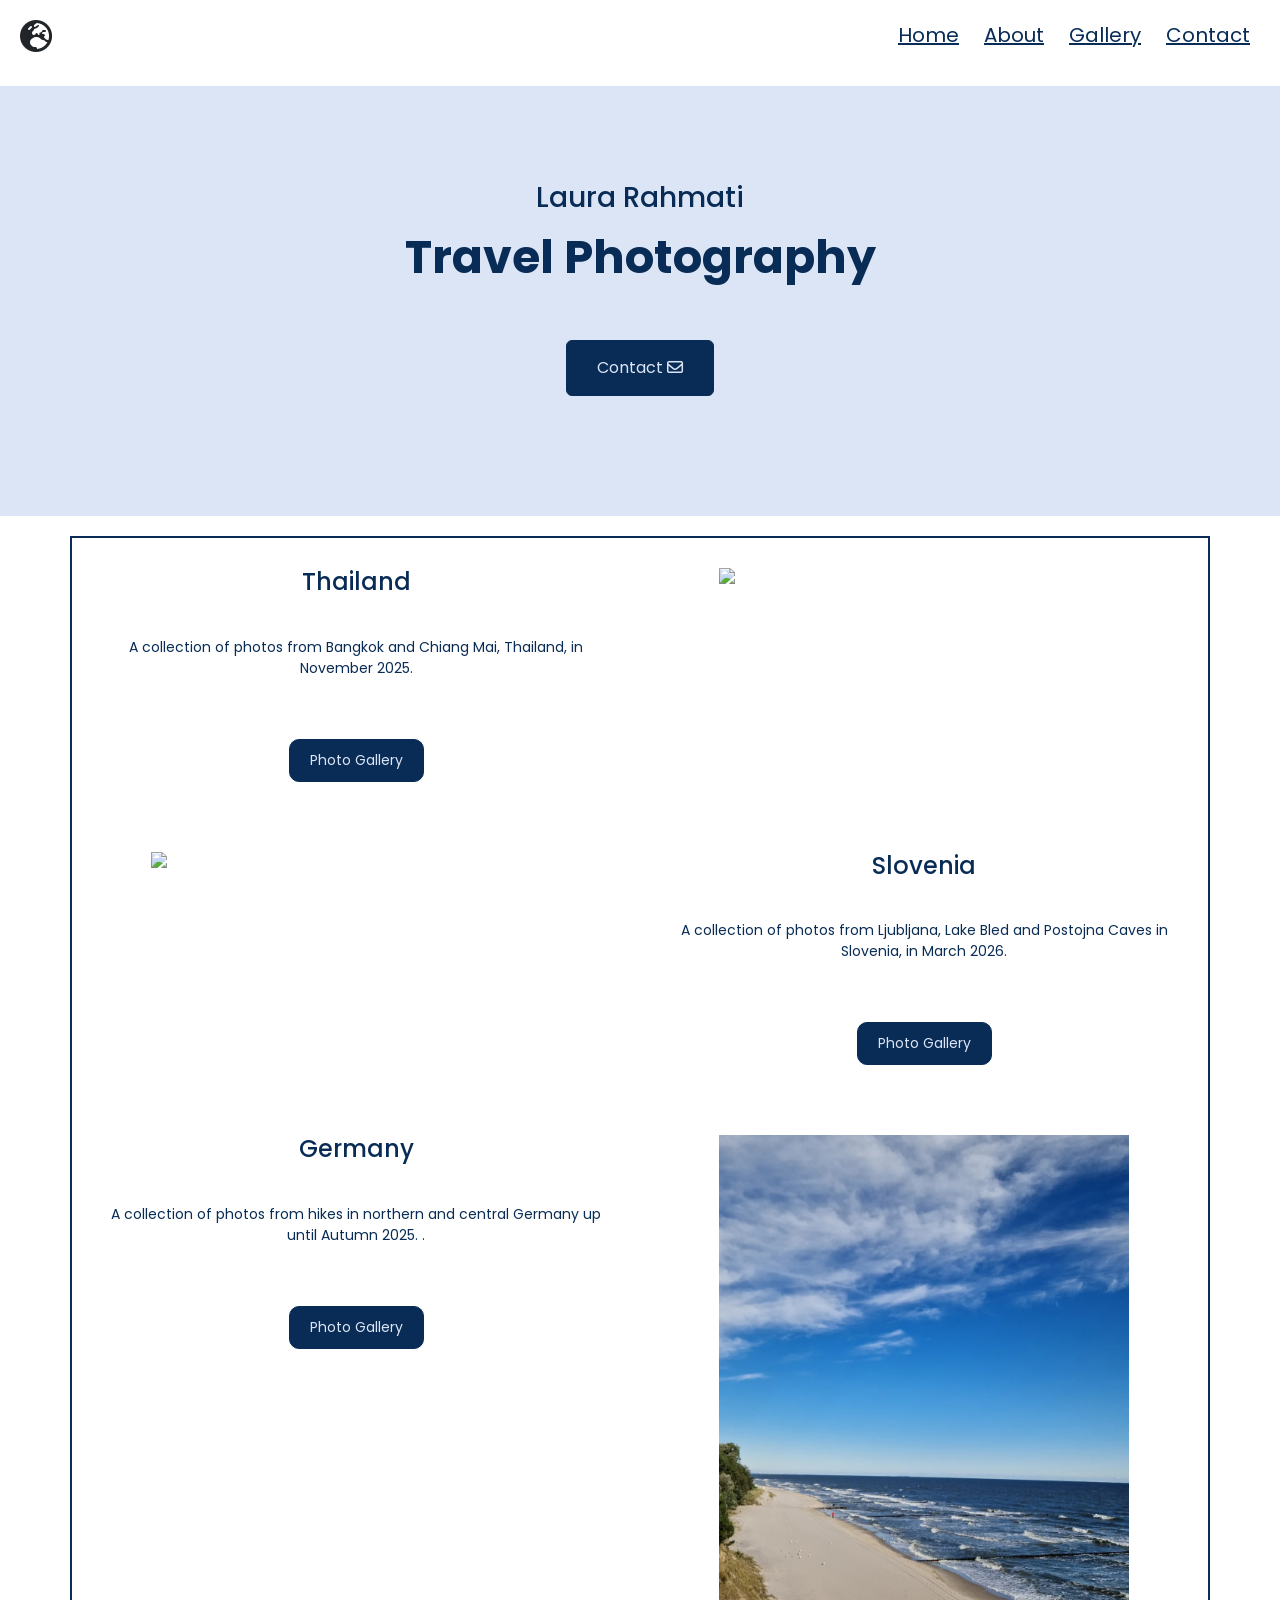
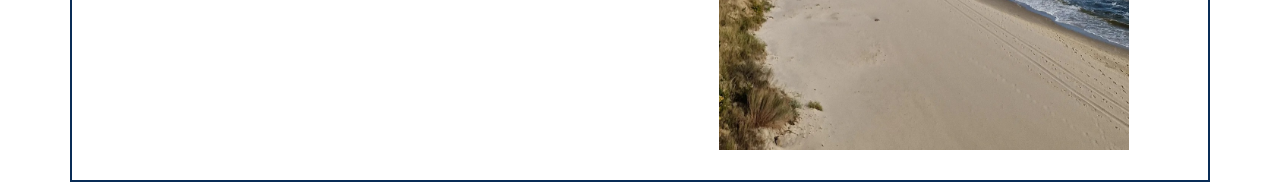
==== index.html @ b04397fb "Made navbar responsive" ====
<!doctype html>
<html lang="en">
  <head>
    <meta charset="UTF-8" />
    <meta name="viewport" content="width=device-width, initial-scale=1.0" />
    <link
      href="https://cdn.jsdelivr.net/npm/bootstrap@5.3.8/dist/css/bootstrap.min.css"
      rel="stylesheet"
      integrity="sha384-sRIl4kxILFvY47J16cr9ZwB07vP4J8+LH7qKQnuqkuIAvNWLzeN8tE5YBujZqJLB"
      crossorigin="anonymous"
    />
    <script
      src="https://cdn.jsdelivr.net/npm/bootstrap@5.3.8/dist/js/bootstrap.bundle.min.js"
      crossorigin="anonymous"
      integrity="sha384-FKyoEForCGlyvwx9Hj09JcYn3nv7wiPVlz7YYwJrWVcXK/BmnVDxM+D2scQbITxI"
    ></script>
    <link rel="preconnect" href="https://googleapis.com" />
    <link rel="preconnect" href="https://gstatic.com" crossorigin />
    <link
      href="https://fonts.googleapis.com/css2?family=Playfair+Display:wght@700&family=Poppins:wght@500;700&display=swap"
      rel="stylesheet"
    />
    <link
      rel="stylesheet"
      href="https://cdnjs.cloudflare.com/ajax/libs/font-awesome/6.7.2/css/all.min.css"
    />
    <title>Travel Photography</title>
    <link rel="stylesheet" href="/style/style.css" />
  </head>
  <body>
    <div class="navigation">
      <nav class="d-flex justify-content-between">
        <i class="d-none d-sm-block fa-solid fa-earth-europe fa-2xl mt-3"></i>
        <ul>
          <li><a href="/">Home</a></li>
          <li><a href="/about.html">About</a></li>
          <li><a href="/gallery.html">Gallery</a></li>
          <li><a href="/contact.html">Contact</a></li>
        </ul>
      </nav>
    </div>
    <div class="introduction">
      <h2>Laura Rahmati</h2>
      <h1>Travel Photography</h1>
      <div class="button">
        <a href="#" class="btn btn-standard"
          >Contact <i class="fa-regular fa-envelope"></i>
        </a>
      </div>
    </div>
    <div class="container">
      <div class="row">
        <div class="col">
          <h3>Thailand</h3>
          <p class="home-description">
            A collection of photos from Bangkok and Chiang Mai, Thailand, in
            November 2025.
          </p>
          <div class="button">
            <a href="#" class="btn btn-gallery">Photo Gallery</a>
          </div>
        </div>
        <div class="col d-none d-sm-block">
          <img src="/images/Thailand1.png" class="img-fluid home-image" />
        </div>
      </div>
      <div class="row">
        <div class="col d-none d-sm-block">
          <img src="/images/Slovenia1.png" class="img-fluid home-image" />
        </div>
        <div class="col">
          <h3>Slovenia</h3>
          <p class="home-description">
            A collection of photos from Ljubljana, Lake Bled and Postojna Caves
            in Slovenia, in March 2026.
          </p>
          <div class="button">
            <a href="#" class="btn btn-gallery">Photo Gallery</a>
          </div>
        </div>
      </div>
      <div class="row">
        <div class="col">
          <h3>Germany</h3>
          <p class="home-description">
            A collection of photos from hikes in northern and central Germany up
            until Autumn 2025. .
          </p>
          <div class="button">
            <a href="#" class="btn btn-gallery">Photo Gallery</a>
          </div>
        </div>
        <div class="col d-none d-sm-block">
          <img src="/images/Germany1.png" class="img-fluid home-image" />
        </div>
      </div>
    </div>
  </body>
</html>
---- style/style.css ----
:root {
  --primary-color: #092c56;
  --secondary-color: #dce5f5;
}

nav li {
  display: inline;
  text-decoration: underline;
  padding: 10px;
}

nav a {
  color: var(--primary-color);
}

nav a:hover {
  color: var(--secondary-color);
  transition: all 100ms ease-in-out;
}

h1,
h2 {
  color: var(--primary-color);
  font-family: "Poppins", sans-serif;
  text-align: center;
  margin: 15px;
}

h1 {
  font-weight: bold;
  font-size: 46px;
}

h2 {
  font-size: 34px;
}

h3 {
  color: var(--primary-color);
  font-family: "Poppins", sans-serif;
  text-align: center;
  font-size: 24px;
  padding: 20px;
  margin: 10px;
}

p {
  color: var(--primary-color);
  font-family: "Poppins", sans-serif;
  text-align: center;
  font-size: 16px;
}

ul {
  color: var(--primary-color);
  font-family: "Poppins", sans-serif;
  font-size: 20px;
}

.navigation {
  margin: 10px;
  padding: 10px;
}

.button {
  display: block;
  text-align: center;
  padding: 40px;
}

.btn-standard {
  font-family: "Poppins", sans-serif;
  font-size: 16px;
  color: var(--secondary-color);
  background-color: var(--primary-color);
  border: 1px solid var(--primary-color);
  border-radius: 6px;
  padding: 15px 30px;
  line-height: 1.5;
  pointer-events: none;
}

.introduction {
  background-color: var(--secondary-color);
  padding: 80px 20px;
  margin-bottom: 20px;
}

.container {
  border: 2px solid var(--primary-color);
}

.home-description {
  font-family: "Poppins", sans-serif;
  font-size: 14px;
  text-align: center;
  margin: 20px;
  color: var(--primary-color);
}

.btn-gallery {
  font-family: "Poppins", sans-serif;
  font-size: 14px;
  color: var(--secondary-color);
  background-color: var(--primary-color);
  border: 1px solid var(--primary-color);
  border-radius: 10px;
  padding: 10px 20px;
  line-height: 1.5;
  pointer-events: none;
}

.home-image {
  display: block;
  margin: 20px auto;
  padding: 10px;
  width: 230px;
}

.introduction h2 {
  font-size: 28px;
  padding: 0;
}

.about-image {
  display: block;
  margin: 20px auto;
  padding: 10px;
}

.gallery-image {
  display: block;
  margin: 0 auto;
  padding-bottom: 20px;
  aspect-ratio: 1/1.2;
}

.contact-content {
  display: block;
  text-align: center;
  max-width: 80%;
}

.contact-method {
  margin: 20px;
  padding: 10px;
}

@media (min-width: 600px) {
  .home-image {
    width: 330px;
  }
}

@media (min-width: 800px) {
  .home-image {
    width: 430px;
  }
}
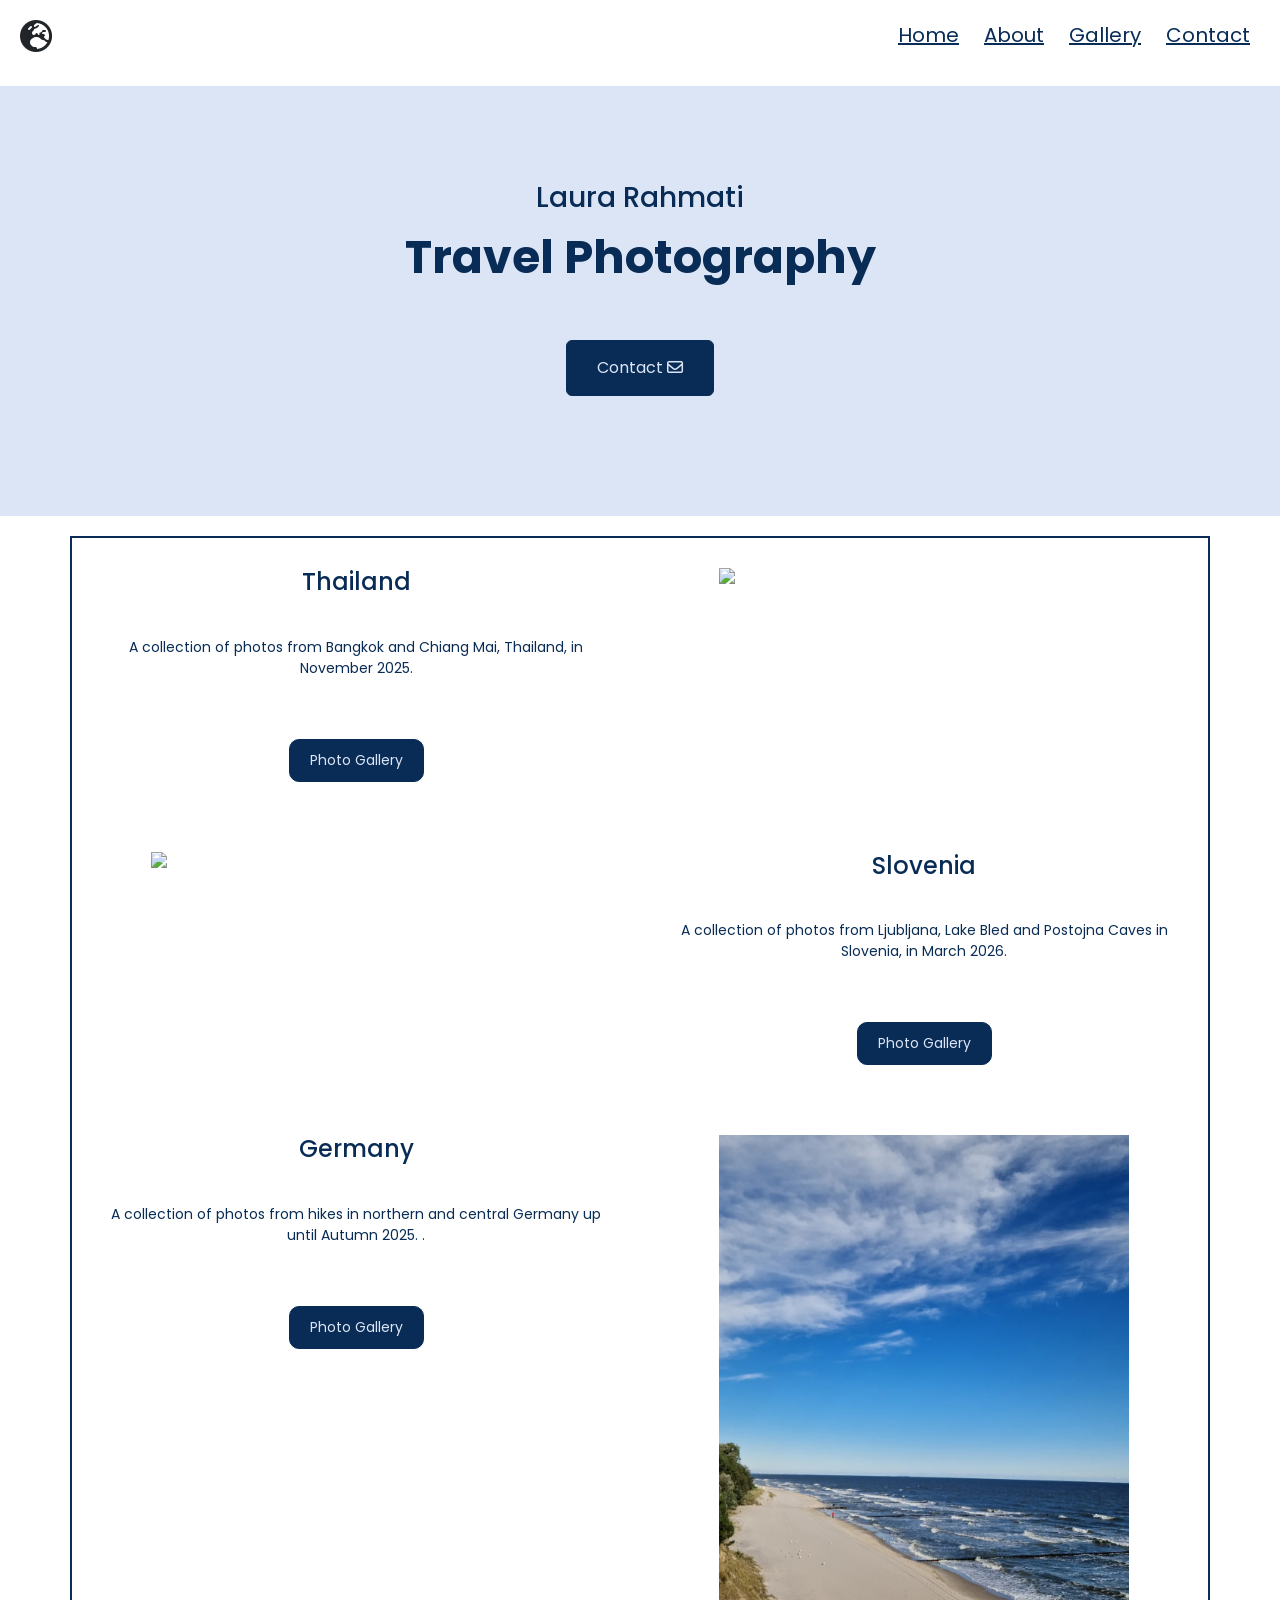
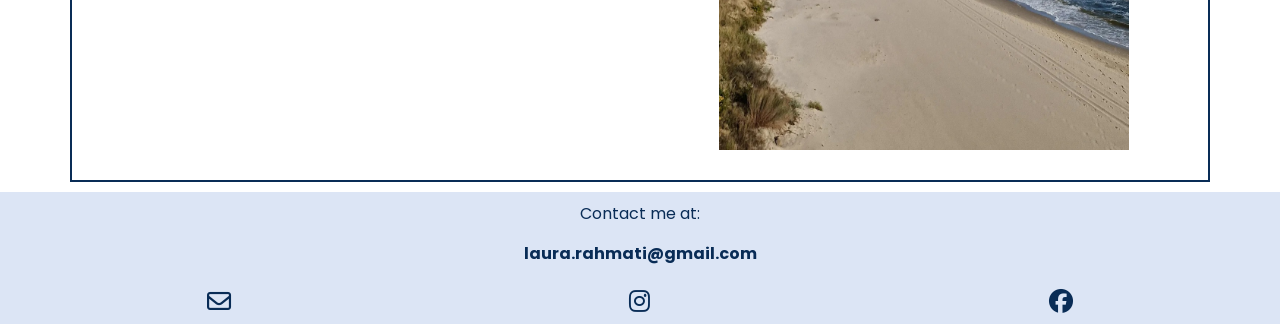
==== commit 0cfd9cdc: "Added styling to footer and footer links and icons" ====
--- a/index.html
+++ b/index.html
@@ -95,5 +95,35 @@
         </div>
       </div>
     </div>
+    <footer>
+      <div class="navigation">
+        <div class="row">
+          <div class="col-12">
+            <p>Contact me at:</p>
+            <a href="mailto:laura.rahmati@gmail.com" class="email-link"
+              ><strong>laura.rahmati@gmail.com</strong></a
+            >
+          </div>
+        </div>
+        <br />
+        <div class="row">
+          <div class="col-4">
+            <a href="mailto:laura.rahmati@gmail.com" class="social-links">
+              <i class="fa-regular fa-envelope fa-xl"></i>
+            </a>
+          </div>
+          <div class="col-4">
+            <a href="#" class="social-links"
+              ><i class="fa-brands fa-instagram fa-xl"></i
+            ></a>
+          </div>
+          <div class="col-4">
+            <a href="#" class="social-links"
+              ><i class="fa-brands fa-facebook fa-xl"></i
+            ></a>
+          </div>
+        </div>
+      </div>
+    </footer>
   </body>
 </html>
--- a/style/style.css
+++ b/style/style.css
@@ -55,6 +55,11 @@
   color: var(--primary-color);
   font-family: "Poppins", sans-serif;
   font-size: 20px;
+}
+
+footer {
+  text-align: center;
+  background-color: var(--secondary-color);
 }
 
 .navigation {
@@ -146,6 +151,24 @@
   padding: 10px;
 }
 
+.email-link {
+  text-decoration: none;
+  font-family: "Poppins", sans-serif;
+  color: var(--primary-color);
+}
+
+.email-link:hover {
+  color: white;
+}
+
+.social-links {
+  color: var(--primary-color);
+}
+
+.social-links:hover {
+  color: white;
+}
+
 @media (min-width: 600px) {
   .home-image {
     width: 330px;
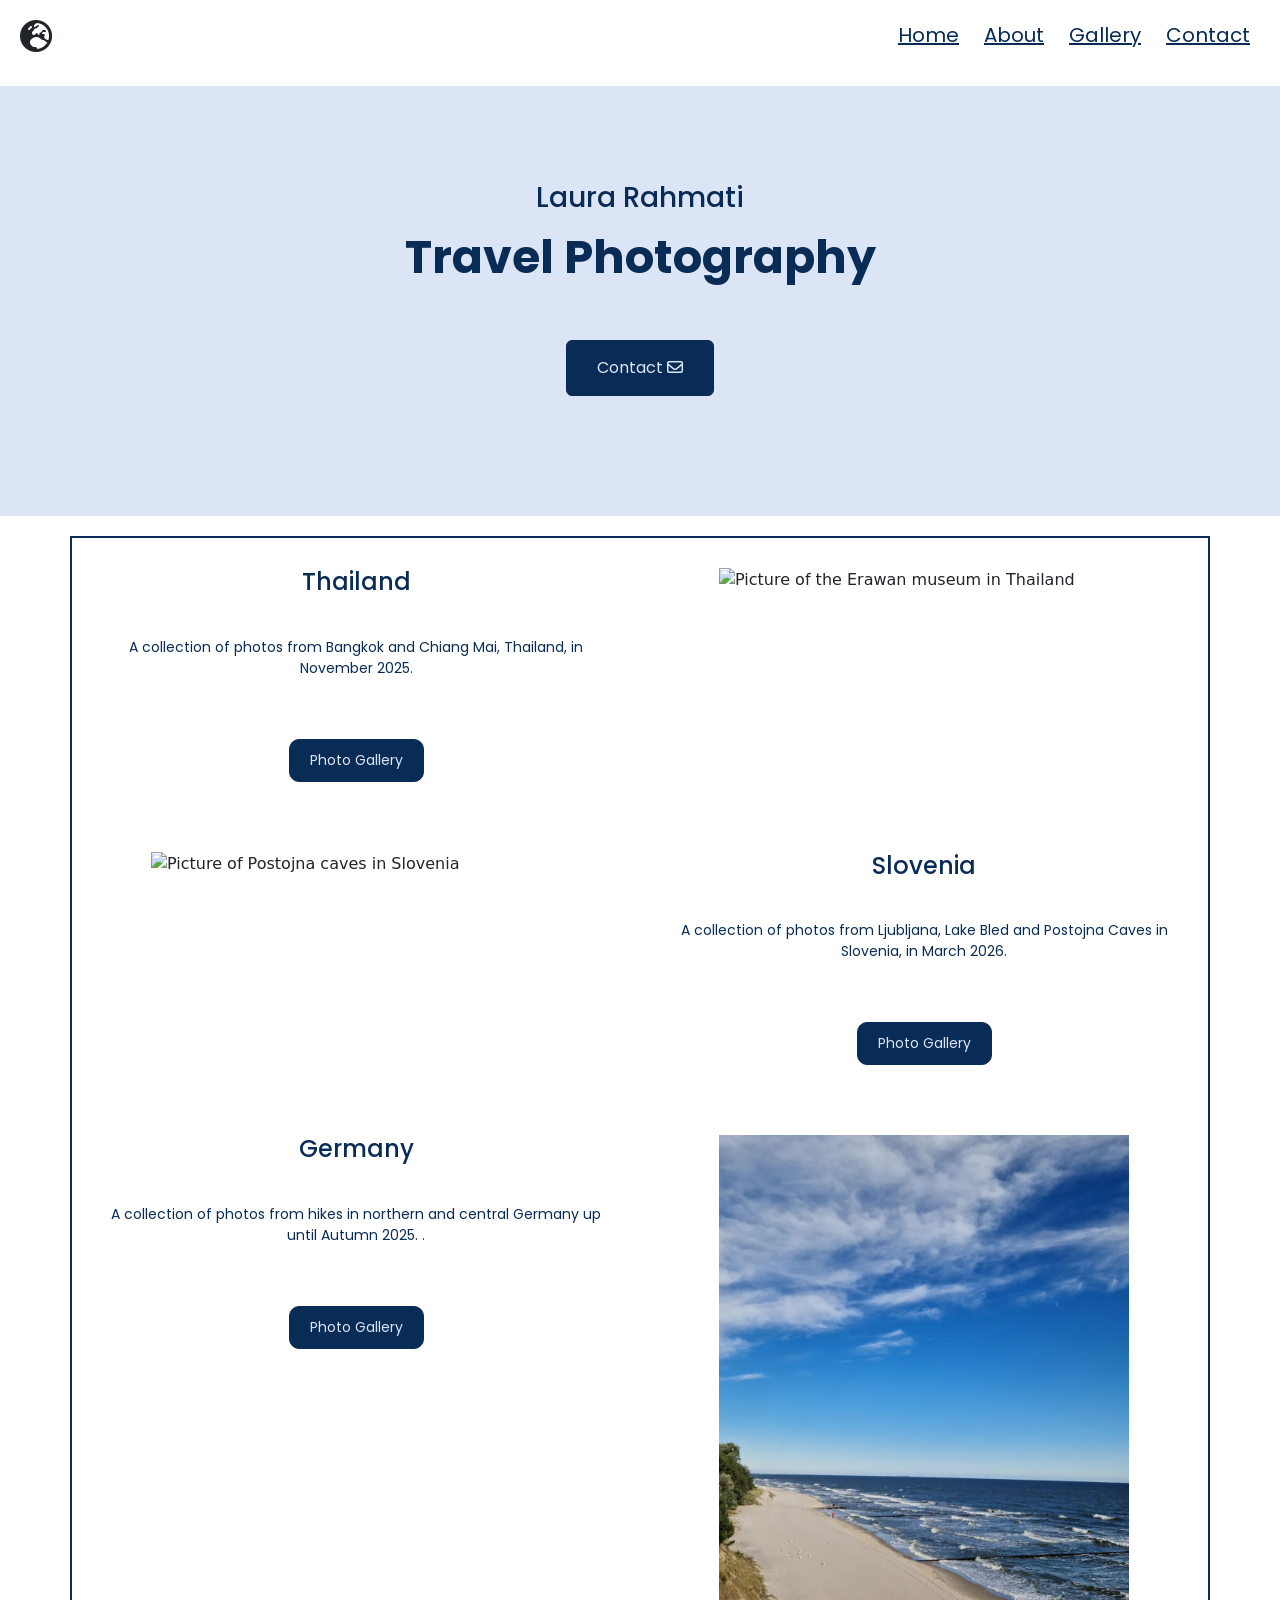
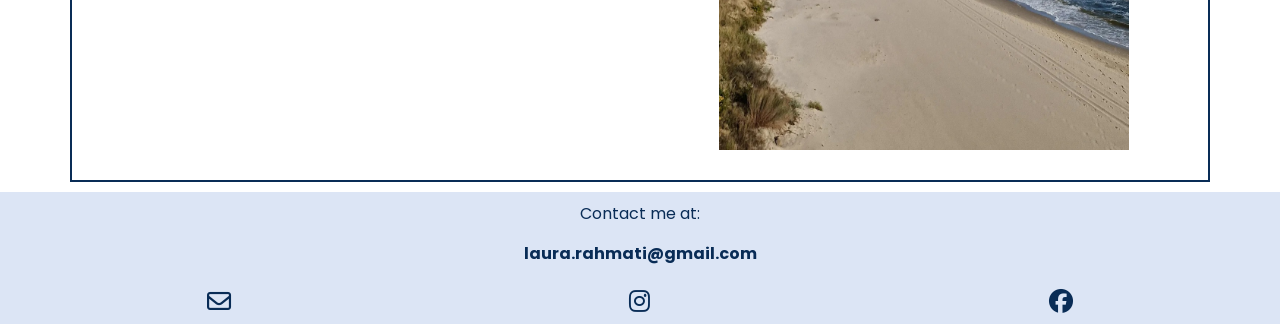
==== commit 141e0613: "Added alt to images to make SEO friendly" ====
--- a/index.html
+++ b/index.html
@@ -24,7 +24,11 @@
       rel="stylesheet"
       href="https://cdnjs.cloudflare.com/ajax/libs/font-awesome/6.7.2/css/all.min.css"
     />
-    <title>Travel Photography</title>
+    <meta
+      name="description"
+      content="Travel photography by Laura Rahmati from her recent trips to Thailand, Slovenia and Germany"
+    />
+    <title>Travel Photography by Laura Rahmati</title>
     <link rel="stylesheet" href="/style/style.css" />
   </head>
   <body>
@@ -32,10 +36,10 @@
       <nav class="d-flex justify-content-between">
         <i class="d-none d-sm-block fa-solid fa-earth-europe fa-2xl mt-3"></i>
         <ul>
-          <li><a href="/">Home</a></li>
-          <li><a href="/about.html">About</a></li>
-          <li><a href="/gallery.html">Gallery</a></li>
-          <li><a href="/contact.html">Contact</a></li>
+          <li><a href="/" title="Homepage link">Home</a></li>
+          <li><a href="/about.html" title="About page link">About</a></li>
+          <li><a href="/gallery.html" title="Gallery page link">Gallery</a></li>
+          <li><a href="/contact.html" title="Contact page link">Contact</a></li>
         </ul>
       </nav>
     </div>
@@ -43,8 +47,12 @@
       <h2>Laura Rahmati</h2>
       <h1>Travel Photography</h1>
       <div class="button">
-        <a href="#" class="btn btn-standard"
-          >Contact <i class="fa-regular fa-envelope"></i>
+        <a
+          href="/contact.html"
+          class="btn btn-standard"
+          title="Link to contact page"
+          >Contact
+          <i class="fa-regular fa-envelope"></i>
         </a>
       </div>
     </div>
@@ -57,16 +65,29 @@
             November 2025.
           </p>
           <div class="button">
-            <a href="#" class="btn btn-gallery">Photo Gallery</a>
+            <a
+              href="/gallery.html"
+              class="btn btn-gallery"
+              title="Link to gallery photos"
+              >Photo Gallery</a
+            >
           </div>
         </div>
         <div class="col d-none d-sm-block">
-          <img src="/images/Thailand1.png" class="img-fluid home-image" />
+          <img
+            src="/images/Thailand1.png"
+            class="img-fluid home-image"
+            alt="Picture of the Erawan museum in Thailand"
+          />
         </div>
       </div>
       <div class="row">
         <div class="col d-none d-sm-block">
-          <img src="/images/Slovenia1.png" class="img-fluid home-image" />
+          <img
+            src="/images/Slovenia1.png"
+            class="img-fluid home-image"
+            alt="Picture of Postojna caves in Slovenia"
+          />
         </div>
         <div class="col">
           <h3>Slovenia</h3>
@@ -75,7 +96,12 @@
             in Slovenia, in March 2026.
           </p>
           <div class="button">
-            <a href="#" class="btn btn-gallery">Photo Gallery</a>
+            <a
+              href="/gallery.html"
+              class="btn btn-gallery"
+              title="Link to gallery photos"
+              >Photo Gallery</a
+            >
           </div>
         </div>
       </div>
@@ -87,11 +113,20 @@
             until Autumn 2025. .
           </p>
           <div class="button">
-            <a href="#" class="btn btn-gallery">Photo Gallery</a>
+            <a
+              href="/gallery.html"
+              class="btn btn-gallery"
+              title="Link to gallery photos"
+              >Photo Gallery</a
+            >
           </div>
         </div>
         <div class="col d-none d-sm-block">
-          <img src="/images/Germany1.png" class="img-fluid home-image" />
+          <img
+            src="/images/Germany1.png"
+            class="img-fluid home-image"
+            alt="Picture of a beach on Usedom in Germany"
+          />
         </div>
       </div>
     </div>
@@ -100,7 +135,10 @@
         <div class="row">
           <div class="col-12">
             <p>Contact me at:</p>
-            <a href="mailto:laura.rahmati@gmail.com" class="email-link"
+            <a
+              href="mailto:laura.rahmati@gmail.com"
+              class="email-link"
+              title="Link to contact per email"
               ><strong>laura.rahmati@gmail.com</strong></a
             >
           </div>
@@ -108,17 +146,29 @@
         <br />
         <div class="row">
           <div class="col-4">
-            <a href="mailto:laura.rahmati@gmail.com" class="social-links">
+            <a
+              href="mailto:laura.rahmati@gmail.com"
+              class="social-links"
+              title="Link to contact per email"
+            >
               <i class="fa-regular fa-envelope fa-xl"></i>
             </a>
           </div>
           <div class="col-4">
-            <a href="#" class="social-links"
+            <a
+              href="https://www.instagram.com"
+              target="_blank"
+              class="social-links"
+              title="Link to instagram"
               ><i class="fa-brands fa-instagram fa-xl"></i
             ></a>
           </div>
           <div class="col-4">
-            <a href="#" class="social-links"
+            <a
+              href="https://www.facebook.com"
+              target="_blank"
+              class="social-links"
+              title="Link to facebook"
               ><i class="fa-brands fa-facebook fa-xl"></i
             ></a>
           </div>
--- a/style/style.css
+++ b/style/style.css
@@ -73,7 +73,9 @@
   padding: 40px;
 }
 
-.btn-standard {
+.btn-standard,
+.btn-standard:hover,
+.btn-standard:active {
   font-family: "Poppins", sans-serif;
   font-size: 16px;
   color: var(--secondary-color);
@@ -82,7 +84,6 @@
   border-radius: 6px;
   padding: 15px 30px;
   line-height: 1.5;
-  pointer-events: none;
 }
 
 .introduction {
@@ -103,7 +104,9 @@
   color: var(--primary-color);
 }
 
-.btn-gallery {
+.btn-gallery,
+.btn-gallery:hover,
+.btn-gallery:active {
   font-family: "Poppins", sans-serif;
   font-size: 14px;
   color: var(--secondary-color);
@@ -112,7 +115,6 @@
   border-radius: 10px;
   padding: 10px 20px;
   line-height: 1.5;
-  pointer-events: none;
 }
 
 .home-image {
@@ -155,6 +157,7 @@
   text-decoration: none;
   font-family: "Poppins", sans-serif;
   color: var(--primary-color);
+  transition: all 100ms ease-in-out;
 }
 
 .email-link:hover {
@@ -163,6 +166,7 @@
 
 .social-links {
   color: var(--primary-color);
+  transition: all 100ms ease-in-out;
 }
 
 .social-links:hover {
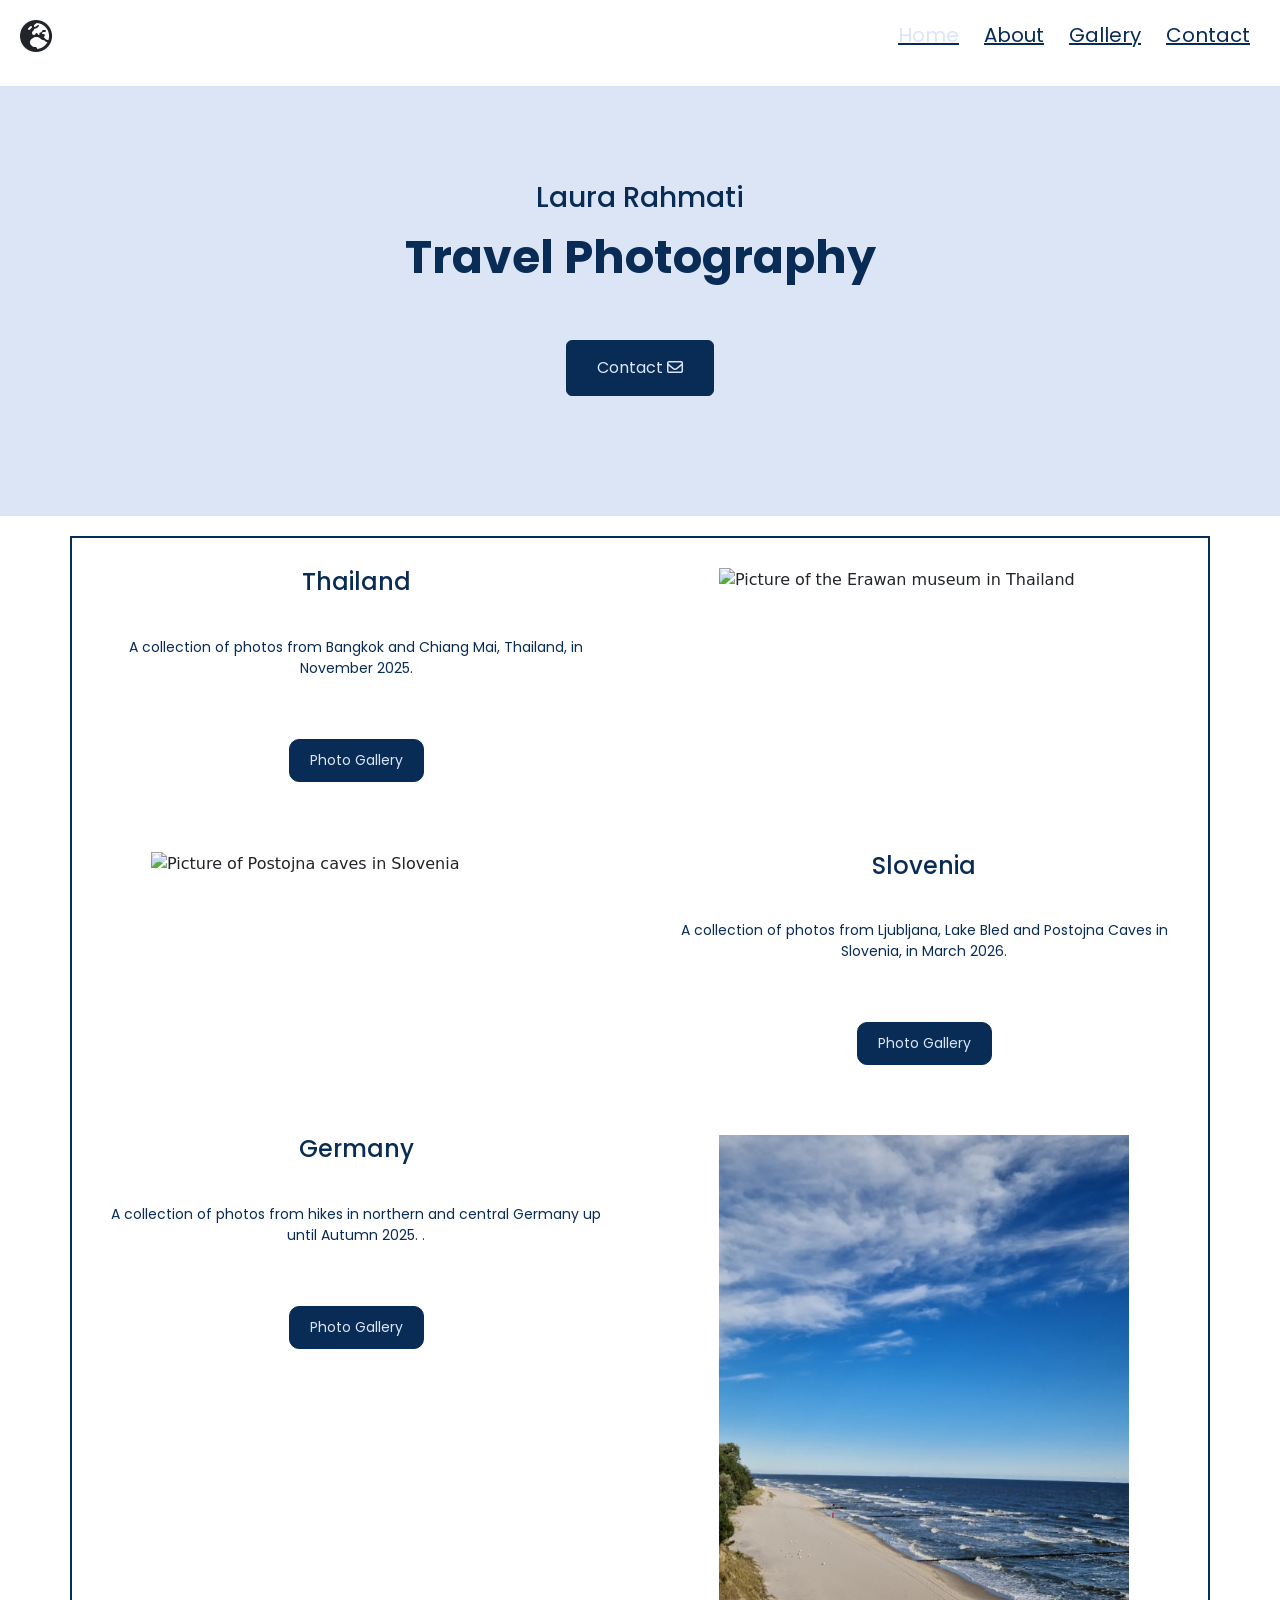
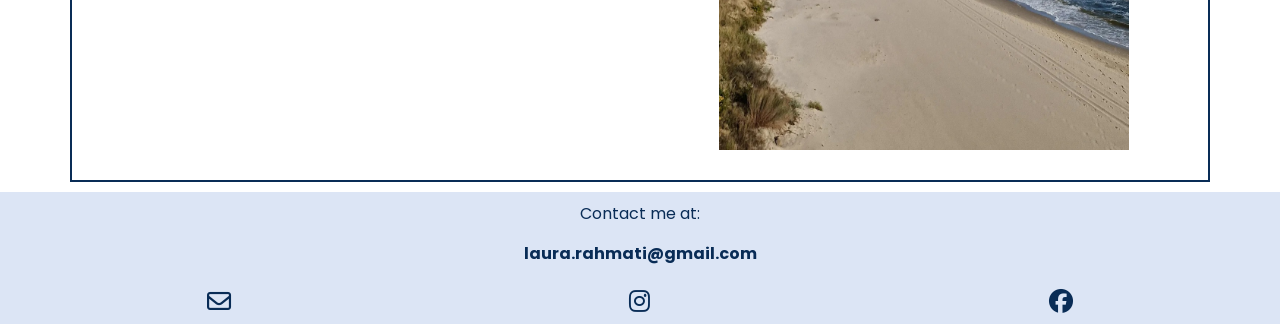
==== commit feb4aaa9: "Added active styling for navbar" ====
--- a/index.html
+++ b/index.html
@@ -36,7 +36,7 @@
       <nav class="d-flex justify-content-between">
         <i class="d-none d-sm-block fa-solid fa-earth-europe fa-2xl mt-3"></i>
         <ul>
-          <li><a href="/" title="Homepage link">Home</a></li>
+          <li><a href="/" class="active" title="Homepage link">Home</a></li>
           <li><a href="/about.html" title="About page link">About</a></li>
           <li><a href="/gallery.html" title="Gallery page link">Gallery</a></li>
           <li><a href="/contact.html" title="Contact page link">Contact</a></li>
--- a/style/style.css
+++ b/style/style.css
@@ -60,6 +60,11 @@
 footer {
   text-align: center;
   background-color: var(--secondary-color);
+}
+
+.active {
+  color: var(--secondary-color);
+  text-decoration: none;
 }
 
 .navigation {
@@ -148,6 +153,14 @@
   max-width: 80%;
 }
 
+.contact-link,
+.contact-link:hover,
+.contact-link:active {
+  text-decoration: none;
+  font-family: "Poppins", sans-serif;
+  color: var(--primary-color);
+}
+
 .contact-method {
   margin: 20px;
   padding: 10px;
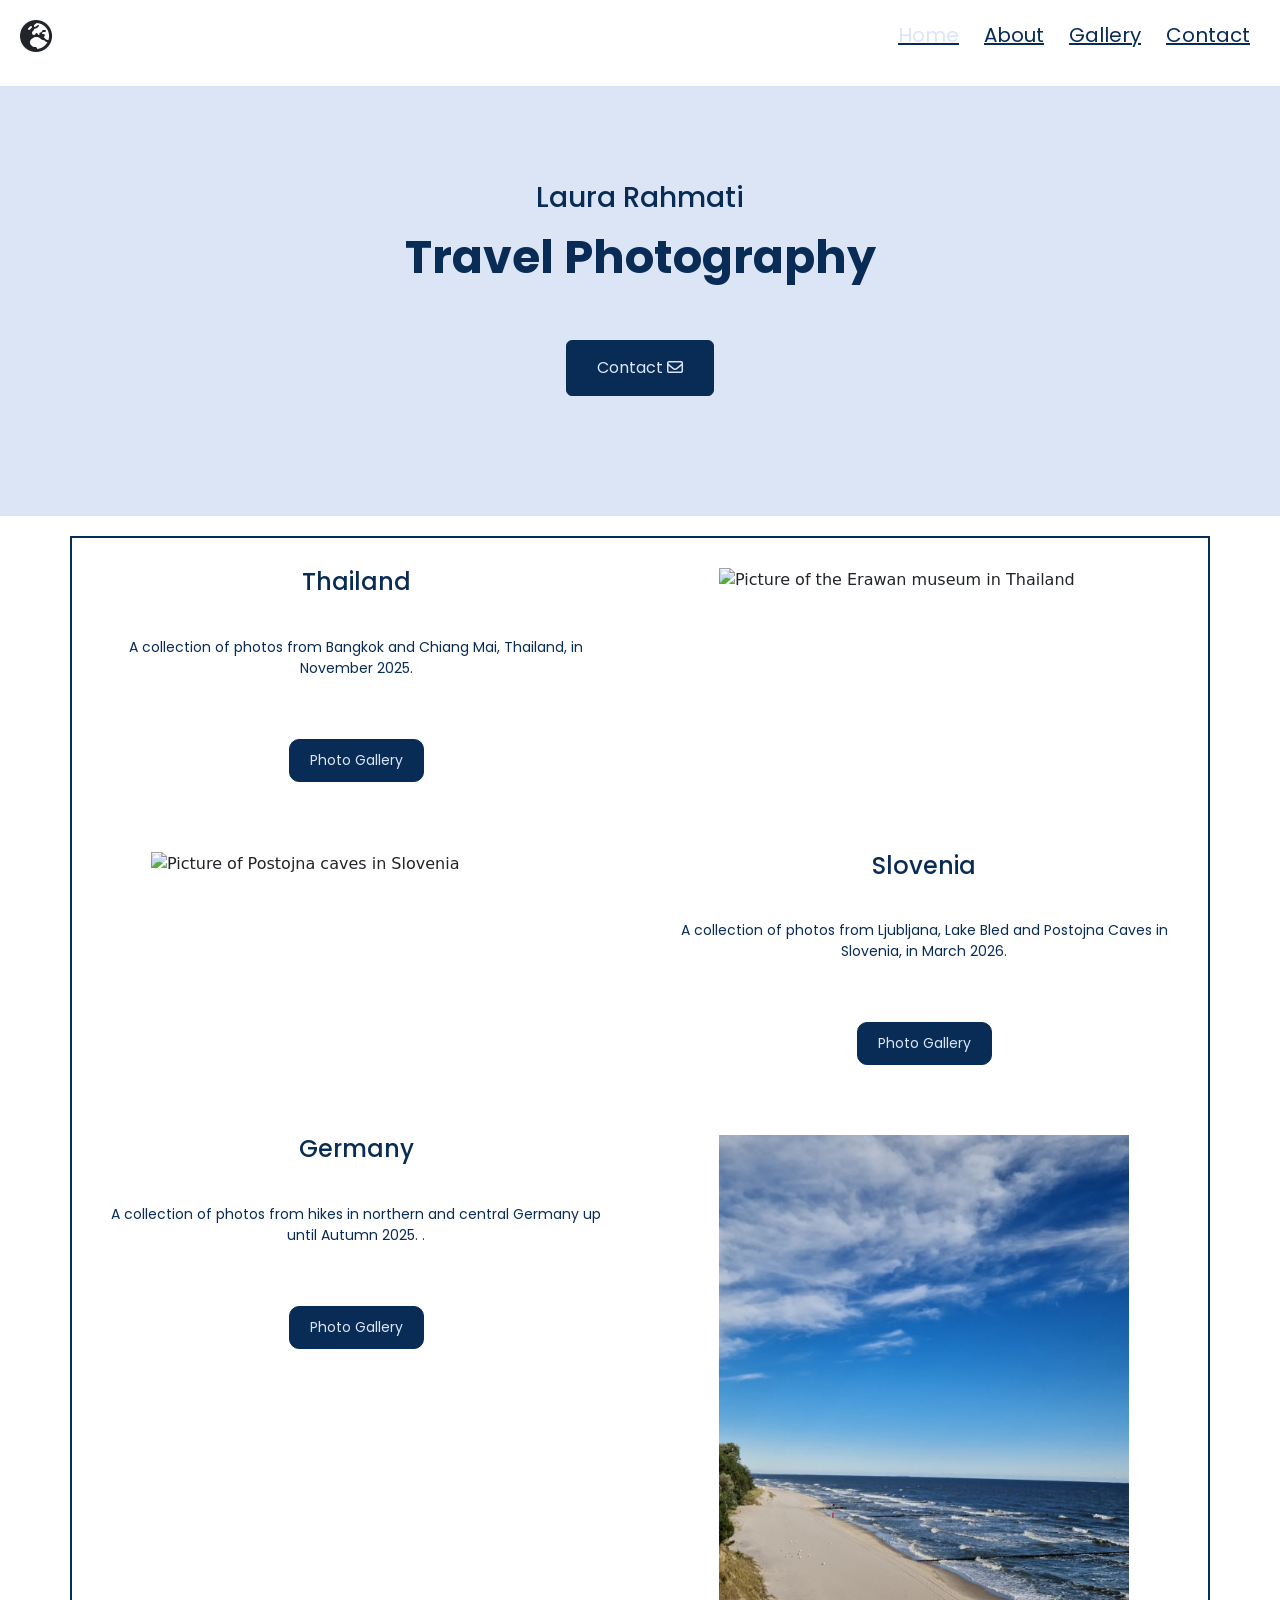
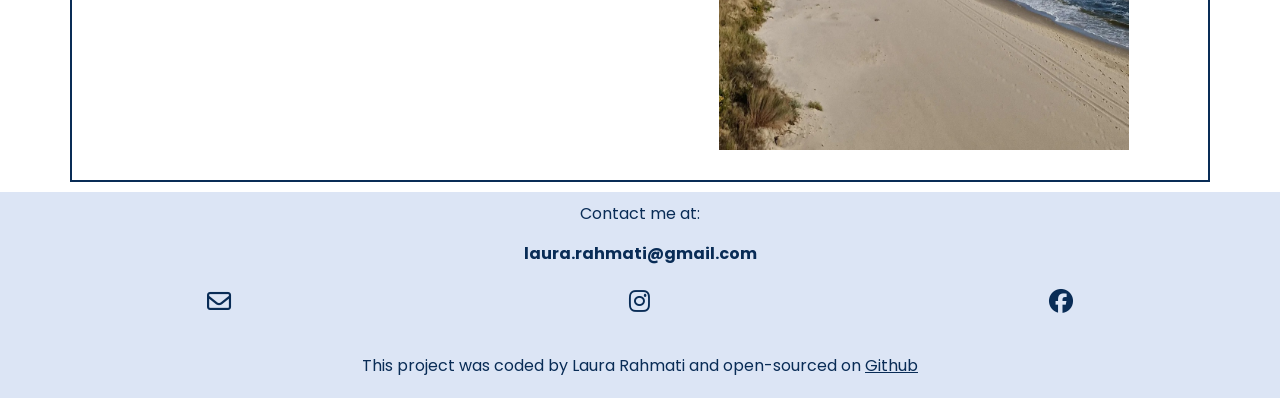
==== commit a3f69ae7: "Adjusted navbar responsiveness" ====
--- a/index.html
+++ b/index.html
@@ -174,6 +174,16 @@
           </div>
         </div>
       </div>
+      <p class="github-footer">
+        This project was coded by Laura Rahmati and open-sourced on
+        <a
+          href="https://github.com/Laux0/responsive-project-travel"
+          class="github-link"
+          target="_blank"
+          title="Link to Github account"
+          >Github</a
+        >
+      </p>
     </footer>
   </body>
 </html>
--- a/style/style.css
+++ b/style/style.css
@@ -186,6 +186,14 @@
   color: white;
 }
 
+.github-footer {
+  padding: 20px;
+}
+
+.github-link {
+  color: var(--primary-color);
+}
+
 @media (min-width: 600px) {
   .home-image {
     width: 330px;
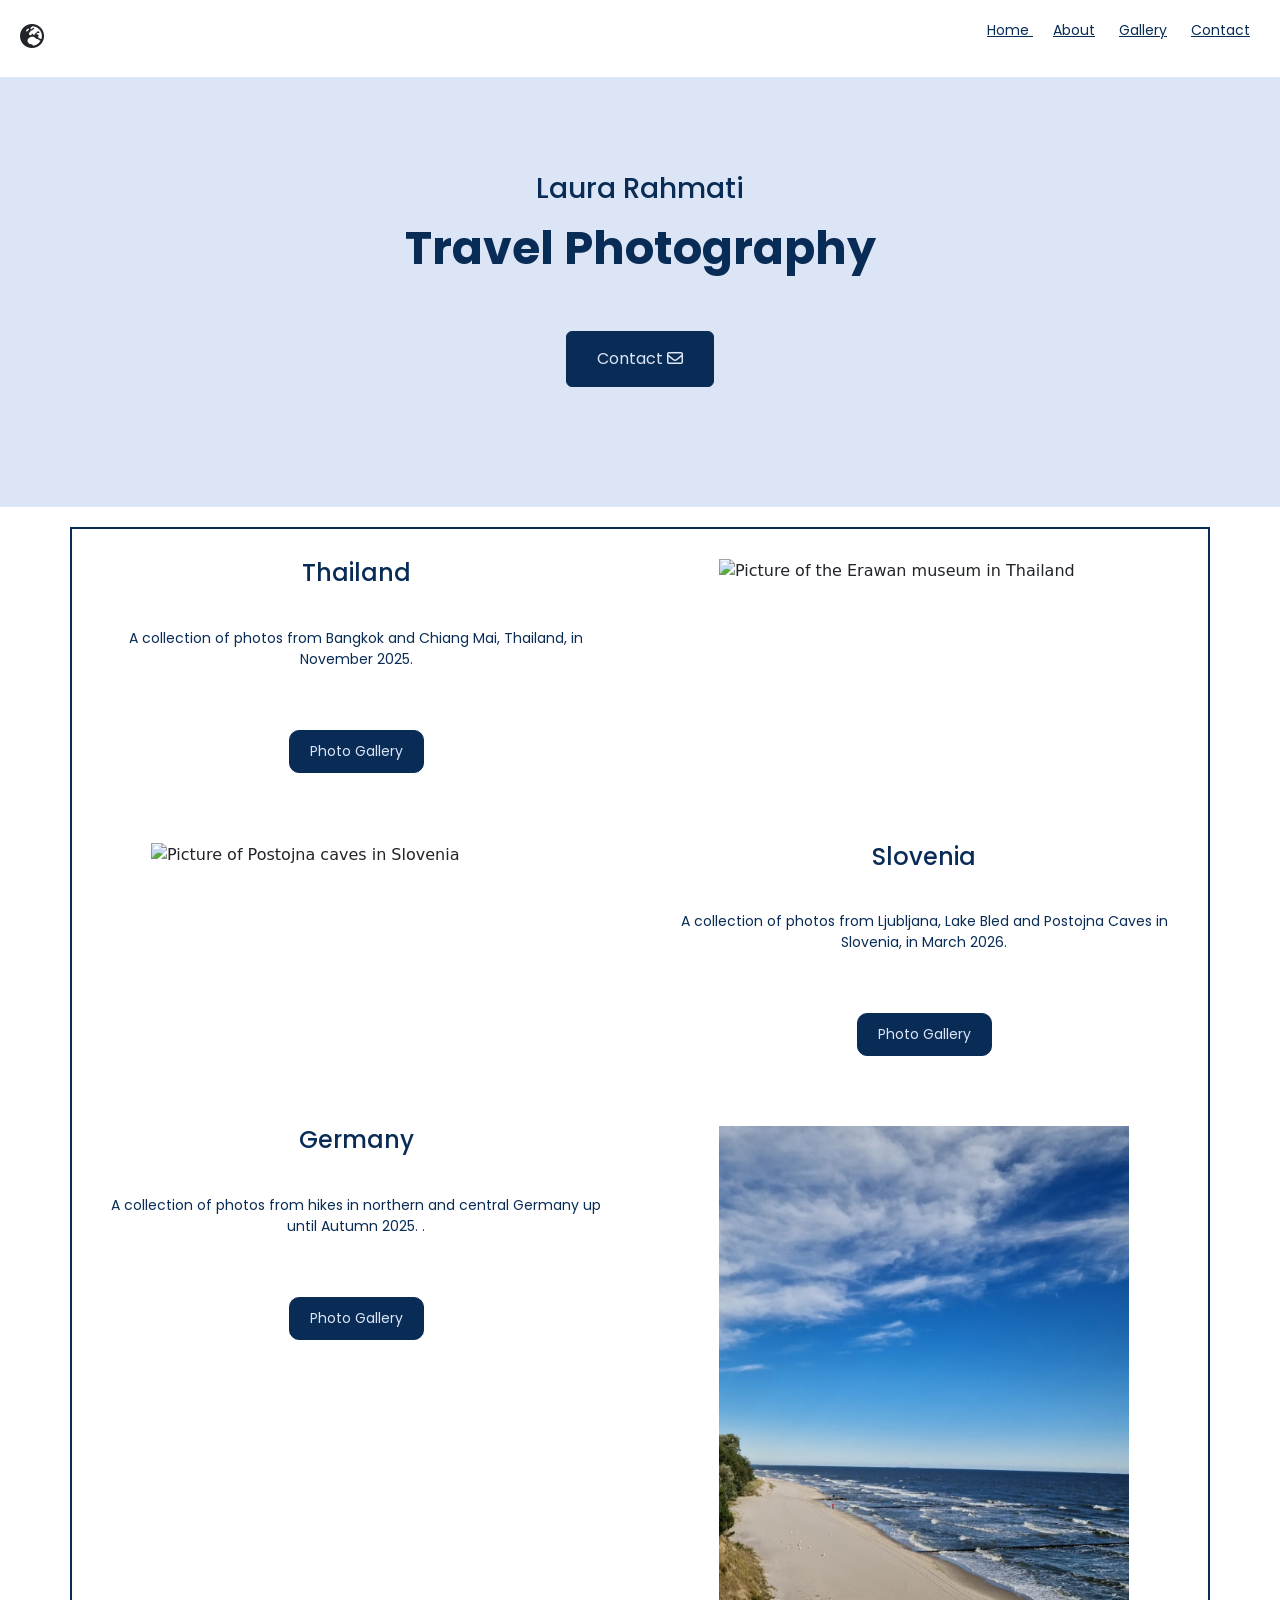
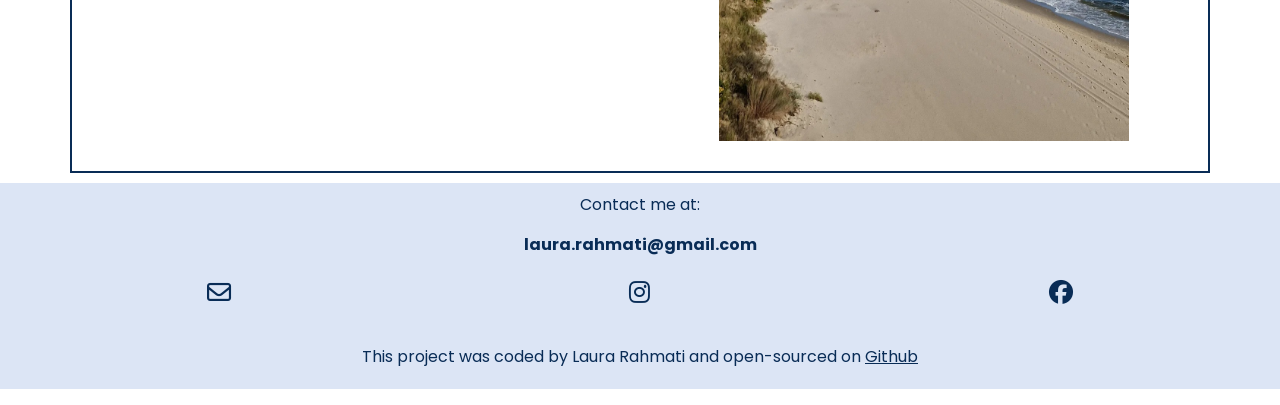
==== commit 8e2476e2: "Navbar responsiveness updated" ====
--- a/index.html
+++ b/index.html
@@ -34,9 +34,11 @@
   <body>
     <div class="navigation">
       <nav class="d-flex justify-content-between">
-        <i class="d-none d-sm-block fa-solid fa-earth-europe fa-2xl mt-3"></i>
+        <i class="d-none d-sm-block fa-solid fa-earth-europe fa-xl mt-3"></i>
         <ul>
-          <li><a href="/" class="active" title="Homepage link">Home</a></li>
+          <li>
+            <a href="/" title="Homepage link">Home</a>
+          </li>
           <li><a href="/about.html" title="About page link">About</a></li>
           <li><a href="/gallery.html" title="Gallery page link">Gallery</a></li>
           <li><a href="/contact.html" title="Contact page link">Contact</a></li>
--- a/style/style.css
+++ b/style/style.css
@@ -54,7 +54,7 @@
 ul {
   color: var(--primary-color);
   font-family: "Poppins", sans-serif;
-  font-size: 20px;
+  font-size: 14px;
 }
 
 footer {
@@ -64,7 +64,6 @@
 
 .active {
   color: var(--secondary-color);
-  text-decoration: none;
 }
 
 .navigation {
@@ -183,7 +182,7 @@
 }
 
 .social-links:hover {
-  color: white;
+  color: var(--primary-color);
 }
 
 .github-footer {
